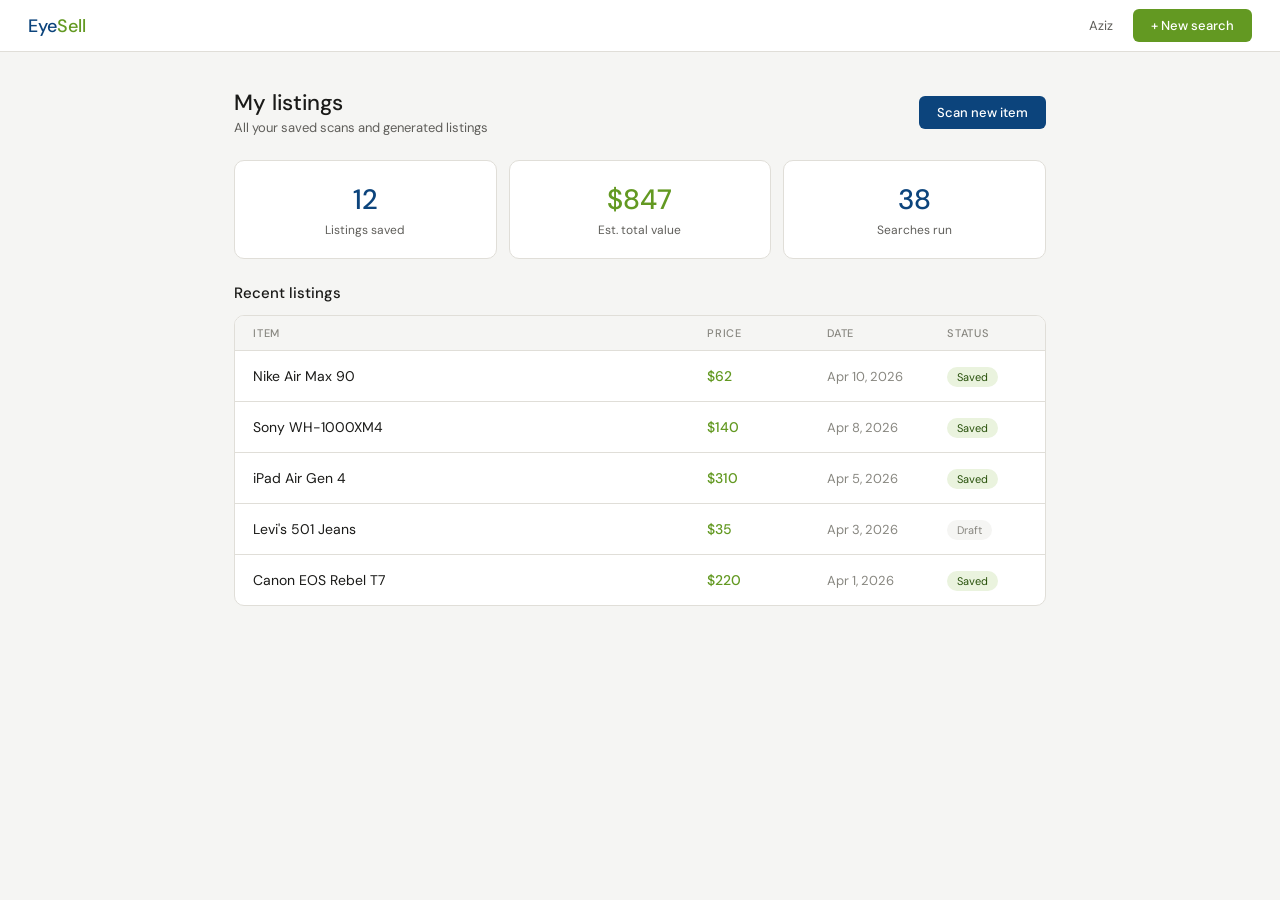
==== frontend/dashboard.html @ cb59eeb2 "Add frontend HTML/CSS pages" ====
<!DOCTYPE html>
<html lang="en">
<head>
  <meta charset="UTF-8">
  <meta name="viewport" content="width=device-width, initial-scale=1.0">
  <title>EyeSell — Dashboard</title>
  <link rel="stylesheet" href="shared.css">
  <style>
    .dash-body { max-width: 860px; margin: 0 auto; padding: 36px 24px; }

    .dash-header { display: flex; align-items: center; justify-content: space-between; margin-bottom: 24px; }
    .dash-title { font-size: 22px; font-weight: 500; color: var(--text); }
    .dash-sub { font-size: 13px; color: var(--text-muted); margin-top: 2px; }

    .stats { display: grid; grid-template-columns: repeat(3, minmax(0,1fr)); gap: 12px; margin-bottom: 24px; }
    .stat { background: var(--white); border: 0.5px solid var(--gray-border); border-radius: 10px; padding: 20px; text-align: center; }
    .stat-val { font-size: 28px; font-weight: 500; color: var(--blue-dark); margin-bottom: 4px; }
    .stat-val.green { color: var(--green); }
    .stat-label { font-size: 12px; color: var(--text-muted); }

    .section-title { font-size: 15px; font-weight: 500; color: var(--text); margin-bottom: 12px; }

    .table-wrap { background: var(--white); border: 0.5px solid var(--gray-border); border-radius: 10px; overflow: hidden; margin-bottom: 24px; }
    .table-head { display: grid; grid-template-columns: minmax(0,1fr) 120px 120px 80px; padding: 10px 18px; background: var(--gray-bg); border-bottom: 0.5px solid var(--gray-border); }
    .th { font-size: 11px; color: var(--gray-text); font-weight: 500; text-transform: uppercase; letter-spacing: .07em; }
    .table-row { display: grid; grid-template-columns: minmax(0,1fr) 120px 120px 80px; padding: 14px 18px; border-bottom: 0.5px solid var(--gray-border); align-items: center; }
    .table-row:last-child { border-bottom: none; }
    .table-row:hover { background: var(--gray-bg); }
    .td { font-size: 14px; color: var(--text); }
    .td-price { font-size: 14px; font-weight: 500; color: var(--green); }
    .td-date { font-size: 13px; color: var(--gray-text); }
    .td-action a { font-size: 12px; color: var(--blue-mid); }

    .status-badge { display: inline-block; font-size: 11px; padding: 3px 10px; border-radius: 20px; }
    .status-saved { background: var(--green-pale); color: var(--green-dark); }
    .status-draft { background: var(--gray-bg); color: var(--gray-text); }

    .empty-state { text-align: center; padding: 48px 24px; color: var(--text-muted); }
    .empty-title { font-size: 16px; font-weight: 500; color: var(--text); margin-bottom: 8px; }
    .empty-sub { font-size: 13px; color: var(--text-muted); margin-bottom: 20px; }
  </style>
</head>
<body>

  <nav class="nav">
    <a class="logo" href="index.html">Eye<span>Sell</span></a>
    <div class="nav-links">
      <span class="nav-link">Aziz</span>
      <a class="btn-green" href="upload.html">+ New search</a>
    </div>
  </nav>

  <div class="dash-body">
    <div class="dash-header">
      <div>
        <div class="dash-title">My listings</div>
        <div class="dash-sub">All your saved scans and generated listings</div>
      </div>
      <a class="btn-blue" href="upload.html">Scan new item</a>
    </div>

    <div class="stats">
      <div class="stat">
        <div class="stat-val">12</div>
        <div class="stat-label">Listings saved</div>
      </div>
      <div class="stat">
        <div class="stat-val green">$847</div>
        <div class="stat-label">Est. total value</div>
      </div>
      <div class="stat">
        <div class="stat-val">38</div>
        <div class="stat-label">Searches run</div>
      </div>
    </div>

    <div class="section-title">Recent listings</div>

    <div class="table-wrap">
      <div class="table-head">
        <div class="th">Item</div>
        <div class="th">Price</div>
        <div class="th">Date</div>
        <div class="th">Status</div>
      </div>
      <div class="table-row">
        <div class="td">Nike Air Max 90</div>
        <div class="td-price">$62</div>
        <div class="td-date">Apr 10, 2026</div>
        <div><span class="status-badge status-saved">Saved</span></div>
      </div>
      <div class="table-row">
        <div class="td">Sony WH-1000XM4</div>
        <div class="td-price">$140</div>
        <div class="td-date">Apr 8, 2026</div>
        <div><span class="status-badge status-saved">Saved</span></div>
      </div>
      <div class="table-row">
        <div class="td">iPad Air Gen 4</div>
        <div class="td-price">$310</div>
        <div class="td-date">Apr 5, 2026</div>
        <div><span class="status-badge status-saved">Saved</span></div>
      </div>
      <div class="table-row">
        <div class="td">Levi's 501 Jeans</div>
        <div class="td-price">$35</div>
        <div class="td-date">Apr 3, 2026</div>
        <div><span class="status-badge status-draft">Draft</span></div>
      </div>
      <div class="table-row">
        <div class="td">Canon EOS Rebel T7</div>
        <div class="td-price">$220</div>
        <div class="td-date">Apr 1, 2026</div>
        <div><span class="status-badge status-saved">Saved</span></div>
      </div>
    </div>

  </div>

</body>
</html>
---- frontend/shared.css ----
@import url('https://fonts.googleapis.com/css2?family=DM+Sans:ital,opsz,wght@0,9..40,400;0,9..40,500;1,9..40,400&family=DM+Mono&display=swap');

*, *::before, *::after { box-sizing: border-box; margin: 0; padding: 0; }

:root {
  --blue-dark:   #0C447C;
  --blue-mid:    #185FA5;
  --blue-light:  #378ADD;
  --blue-pale:   #E6F1FB;
  --green:       #639922;
  --green-dark:  #27500A;
  --green-pale:  #EAF3DE;
  --gray-bg:     #F5F5F3;
  --gray-border: #E0DED8;
  --gray-text:   #888780;
  --text:        #1A1A18;
  --text-muted:  #5F5E5A;
  --white:       #ffffff;
}

body {
  font-family: 'DM Sans', system-ui, sans-serif;
  color: var(--text);
  background: var(--gray-bg);
}

a { text-decoration: none; color: inherit; }

/* NAV */
.nav {
  height: 52px;
  background: var(--white);
  border-bottom: 0.5px solid var(--gray-border);
  padding: 0 28px;
  display: flex;
  align-items: center;
  justify-content: space-between;
}

.logo { font-size: 18px; font-weight: 500; color: var(--blue-dark); }
.logo span { color: var(--green); }

.nav-links { display: flex; align-items: center; gap: 20px; }
.nav-link   { font-size: 13px; color: var(--text-muted); }
.nav-login  { font-size: 13px; font-weight: 500; color: var(--blue-dark); }

/* BUTTONS */
.btn-blue {
  background: var(--blue-dark); color: var(--white);
  font-size: 13px; font-weight: 500;
  padding: 8px 18px; border-radius: 6px;
  border: none; cursor: pointer; font-family: inherit;
  display: inline-block;
}

.btn-green {
  background: var(--green); color: var(--white);
  font-size: 13px; font-weight: 500;
  padding: 8px 18px; border-radius: 6px;
  border: none; cursor: pointer; font-family: inherit;
  display: inline-block;
}

.btn-green:hover { background: var(--green-dark); }
.btn-blue:hover  { background: #0a3a6a; }

/* PILLS */
.pill-blue  { background: var(--blue-pale);  color: var(--blue-dark);  font-size: 12px; padding: 4px 12px; border-radius: 20px; }
.pill-green { background: var(--green-pale); color: var(--green-dark); font-size: 12px; padding: 4px 12px; border-radius: 20px; }

/* FORM ELEMENTS */
.field-input, .field-textarea {
  width: 100%;
  border: 0.5px solid var(--gray-border);
  border-radius: 6px;
  padding: 11px 14px;
  font-size: 13px;
  color: var(--text);
  background: var(--white);
  font-family: inherit;
  outline: none;
}

.field-textarea { resize: none; height: 100px; line-height: 1.6; }
.field-input:focus, .field-textarea:focus { border-color: var(--blue-light); }

/* PAGE BODY */
.page-body {
  max-width: 680px;
  margin: 0 auto;
  padding: 36px 24px;
}

.page-title { font-size: 24px; font-weight: 500; color: var(--text); margin-bottom: 6px; }
.page-sub   { font-size: 14px; color: var(--text-muted); line-height: 1.6; margin-bottom: 28px; }

.field       { margin-bottom: 14px; }
.field-label { font-size: 11px; color: var(--text-muted); margin-bottom: 6px; text-transform: uppercase; letter-spacing: .06em; }
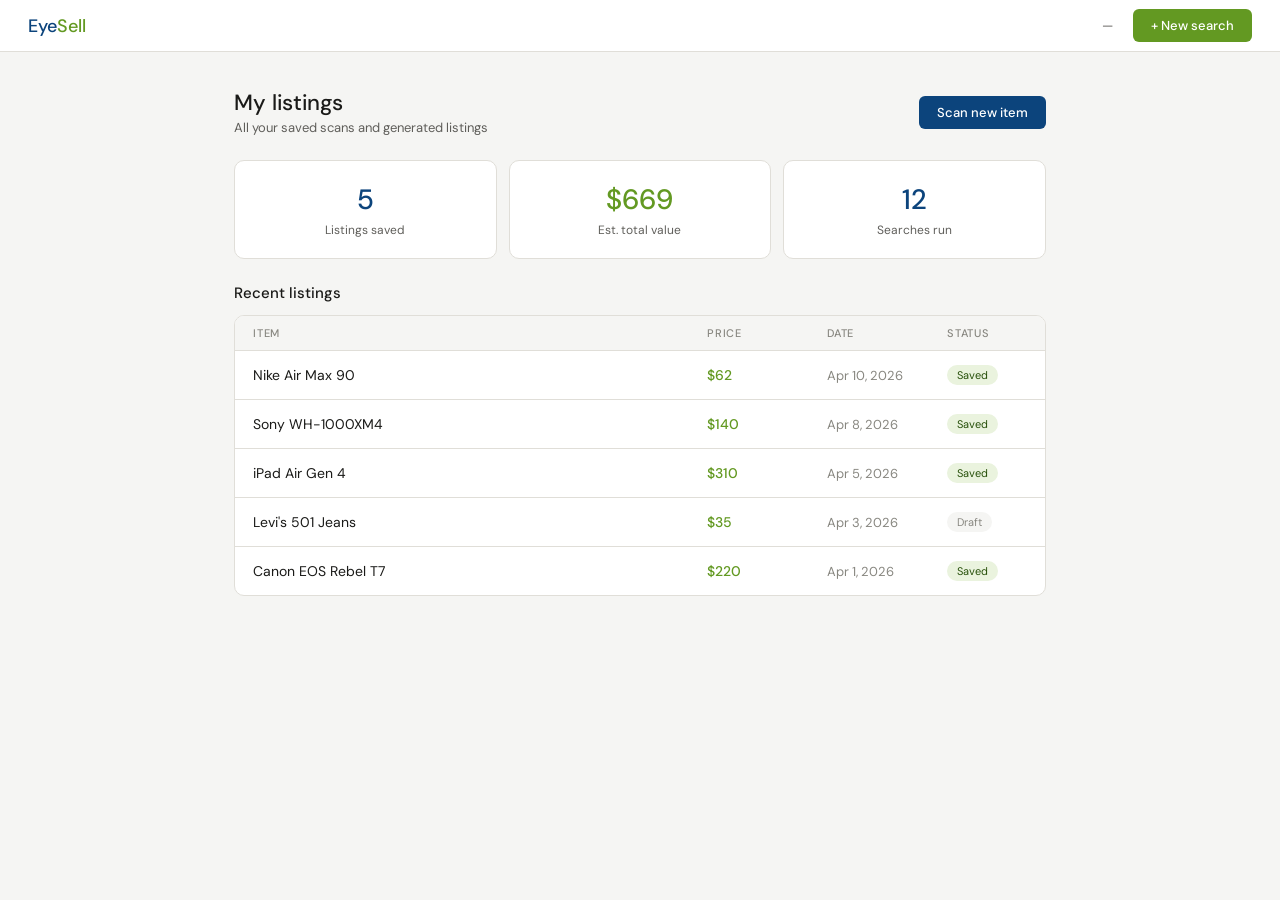
==== commit 4091c6a0: "Complete frontend with JS - all pages wired and tested" ====
--- a/frontend/dashboard.html
+++ b/frontend/dashboard.html
@@ -45,7 +45,7 @@
   <nav class="nav">
     <a class="logo" href="index.html">Eye<span>Sell</span></a>
     <div class="nav-links">
-      <span class="nav-link">Aziz</span>
+      <span class="nav-link" id="navUsername">—</span>
       <a class="btn-green" href="upload.html">+ New search</a>
     </div>
   </nav>
@@ -61,15 +61,15 @@
 
     <div class="stats">
       <div class="stat">
-        <div class="stat-val">12</div>
+        <div class="stat-val" id="statListings">—</div>
         <div class="stat-label">Listings saved</div>
       </div>
       <div class="stat">
-        <div class="stat-val green">$847</div>
+        <div class="stat-val green" id="statValue">—</div>
         <div class="stat-label">Est. total value</div>
       </div>
       <div class="stat">
-        <div class="stat-val">38</div>
+        <div class="stat-val" id="statSearches">—</div>
         <div class="stat-label">Searches run</div>
       </div>
     </div>
@@ -83,39 +83,14 @@
         <div class="th">Date</div>
         <div class="th">Status</div>
       </div>
-      <div class="table-row">
-        <div class="td">Nike Air Max 90</div>
-        <div class="td-price">$62</div>
-        <div class="td-date">Apr 10, 2026</div>
-        <div><span class="status-badge status-saved">Saved</span></div>
-      </div>
-      <div class="table-row">
-        <div class="td">Sony WH-1000XM4</div>
-        <div class="td-price">$140</div>
-        <div class="td-date">Apr 8, 2026</div>
-        <div><span class="status-badge status-saved">Saved</span></div>
-      </div>
-      <div class="table-row">
-        <div class="td">iPad Air Gen 4</div>
-        <div class="td-price">$310</div>
-        <div class="td-date">Apr 5, 2026</div>
-        <div><span class="status-badge status-saved">Saved</span></div>
-      </div>
-      <div class="table-row">
-        <div class="td">Levi's 501 Jeans</div>
-        <div class="td-price">$35</div>
-        <div class="td-date">Apr 3, 2026</div>
-        <div><span class="status-badge status-draft">Draft</span></div>
-      </div>
-      <div class="table-row">
-        <div class="td">Canon EOS Rebel T7</div>
-        <div class="td-price">$220</div>
-        <div class="td-date">Apr 1, 2026</div>
-        <div><span class="status-badge status-saved">Saved</span></div>
+      <div id="listingsBody" style="grid-column:1/-1;">
+        <div class="td" style="padding:24px 18px;text-align:center;color:var(--gray-text);">Loading...</div>
       </div>
     </div>
 
   </div>
 
+  <script src="api.js"></script>
+  <script src="dashboard.js"></script>
 </body>
 </html>
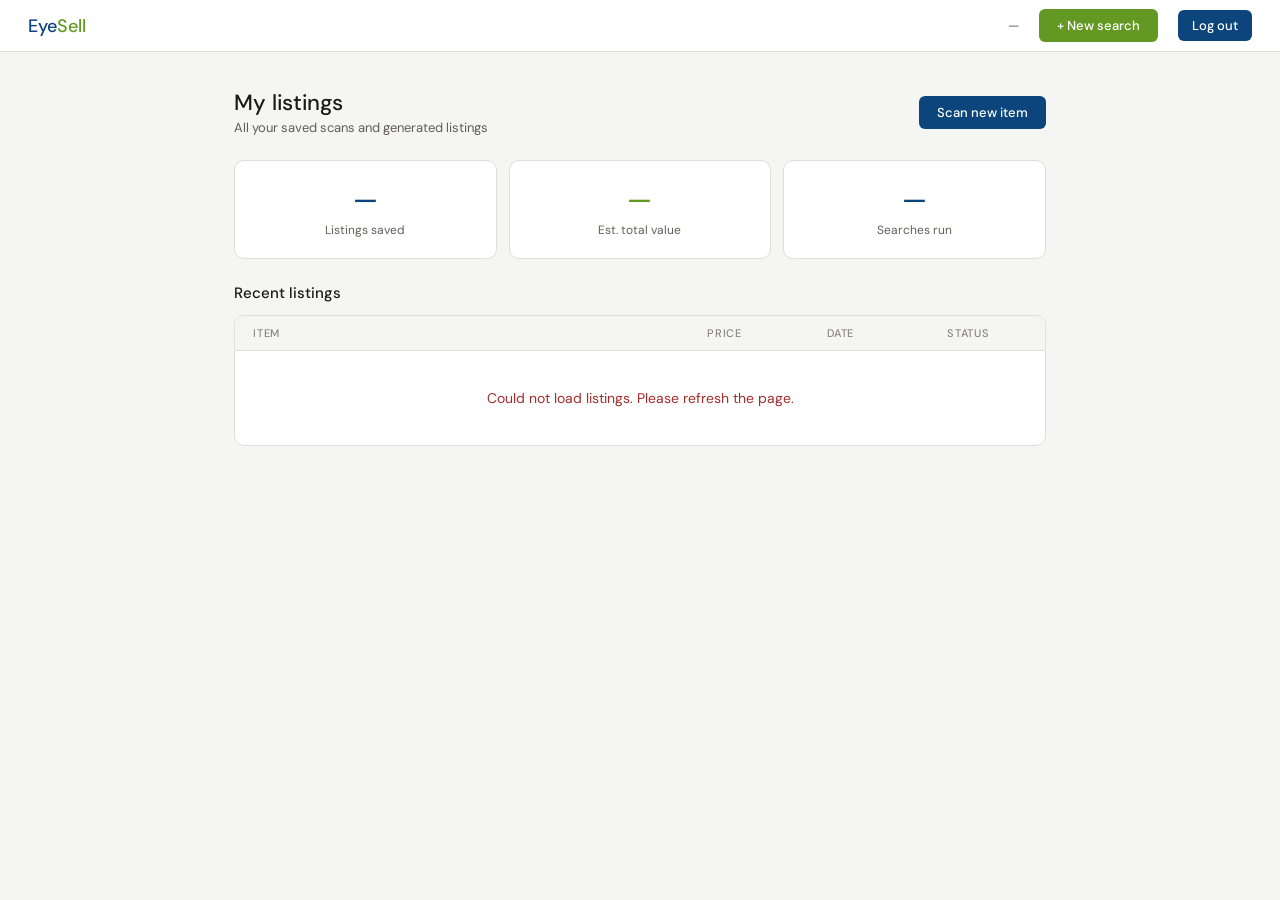
==== commit c215e318: "Wire frontend to backend" ====
--- a/frontend/dashboard.html
+++ b/frontend/dashboard.html
@@ -47,6 +47,7 @@
     <div class="nav-links">
       <span class="nav-link" id="navUsername">—</span>
       <a class="btn-green" href="upload.html">+ New search</a>
+      <button class="btn-blue" onclick="handleLogout()" style="font-size:13px;padding:7px 14px;">Log out</button>
     </div>
   </nav>
 
@@ -83,9 +84,7 @@
         <div class="th">Date</div>
         <div class="th">Status</div>
       </div>
-      <div id="listingsBody" style="grid-column:1/-1;">
-        <div class="td" style="padding:24px 18px;text-align:center;color:var(--gray-text);">Loading...</div>
-      </div>
+      <div id="listingsBody"></div>
     </div>
 
   </div>
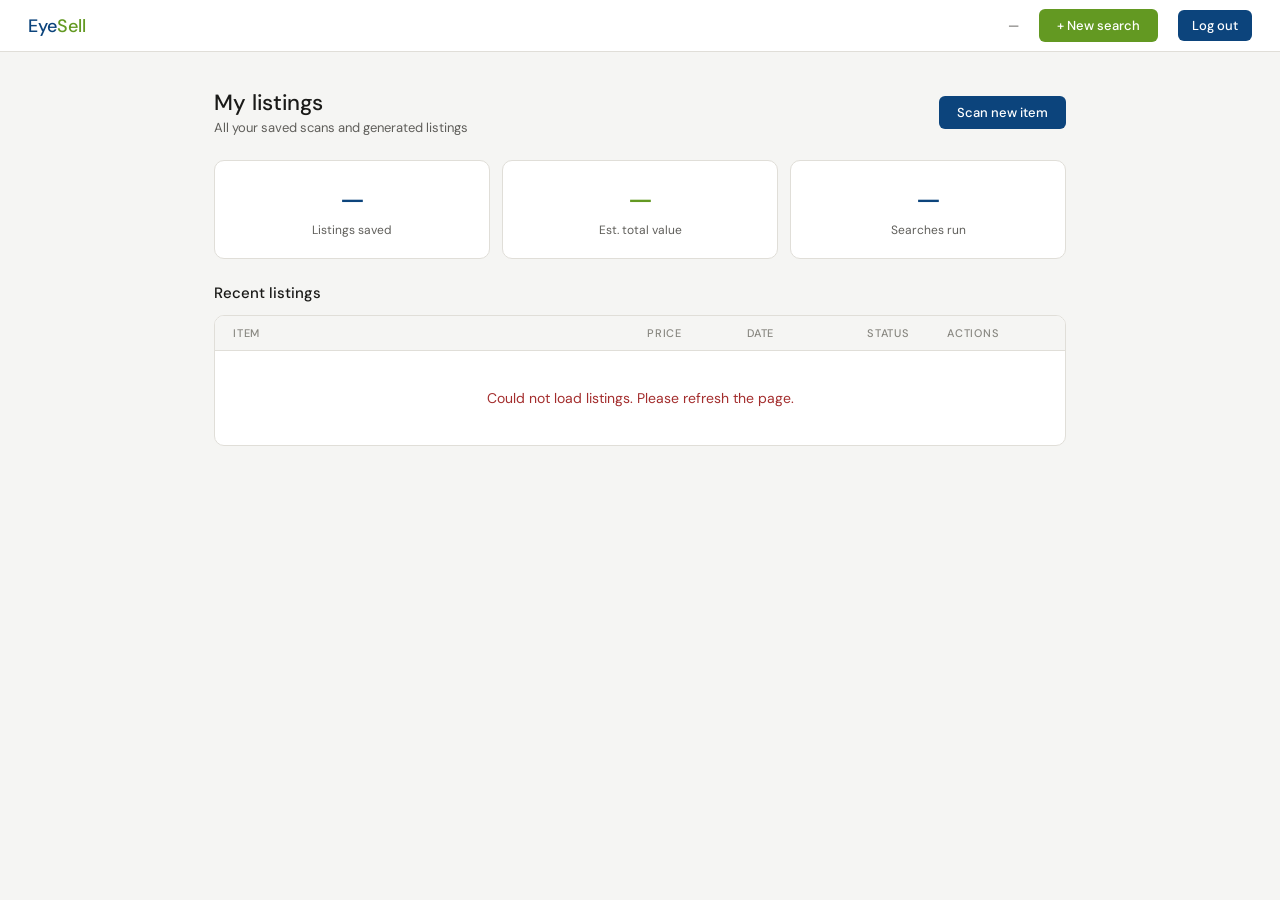
==== commit 5c022f44: "updated the frontend/dashboard.html,  frontend/dashboard.js, frontend/results.js, Backend/app.py" ====
--- a/frontend/dashboard.html
+++ b/frontend/dashboard.html
@@ -6,7 +6,7 @@
   <title>EyeSell — Dashboard</title>
   <link rel="stylesheet" href="shared.css">
   <style>
-    .dash-body { max-width: 860px; margin: 0 auto; padding: 36px 24px; }
+    .dash-body { max-width: 900px; margin: 0 auto; padding: 36px 24px; }
 
     .dash-header { display: flex; align-items: center; justify-content: space-between; margin-bottom: 24px; }
     .dash-title { font-size: 22px; font-weight: 500; color: var(--text); }
@@ -21,15 +21,14 @@
     .section-title { font-size: 15px; font-weight: 500; color: var(--text); margin-bottom: 12px; }
 
     .table-wrap { background: var(--white); border: 0.5px solid var(--gray-border); border-radius: 10px; overflow: hidden; margin-bottom: 24px; }
-    .table-head { display: grid; grid-template-columns: minmax(0,1fr) 120px 120px 80px; padding: 10px 18px; background: var(--gray-bg); border-bottom: 0.5px solid var(--gray-border); }
+    .table-head { display: grid; grid-template-columns: minmax(0,1fr) 100px 120px 80px 100px; padding: 10px 18px; background: var(--gray-bg); border-bottom: 0.5px solid var(--gray-border); }
     .th { font-size: 11px; color: var(--gray-text); font-weight: 500; text-transform: uppercase; letter-spacing: .07em; }
-    .table-row { display: grid; grid-template-columns: minmax(0,1fr) 120px 120px 80px; padding: 14px 18px; border-bottom: 0.5px solid var(--gray-border); align-items: center; }
+    .table-row { display: grid; grid-template-columns: minmax(0,1fr) 100px 120px 80px 100px; padding: 14px 18px; border-bottom: 0.5px solid var(--gray-border); align-items: center; }
     .table-row:last-child { border-bottom: none; }
     .table-row:hover { background: var(--gray-bg); }
     .td { font-size: 14px; color: var(--text); }
     .td-price { font-size: 14px; font-weight: 500; color: var(--green); }
     .td-date { font-size: 13px; color: var(--gray-text); }
-    .td-action a { font-size: 12px; color: var(--blue-mid); }
 
     .status-badge { display: inline-block; font-size: 11px; padding: 3px 10px; border-radius: 20px; }
     .status-saved { background: var(--green-pale); color: var(--green-dark); }
@@ -83,13 +82,14 @@
         <div class="th">Price</div>
         <div class="th">Date</div>
         <div class="th">Status</div>
+        <div class="th">Actions</div>
       </div>
       <div id="listingsBody"></div>
     </div>
 
   </div>
 
-  <script src="api.js"></script>
-  <script src="dashboard.js"></script>
+  <script src="api.js?v=2"></script>
+  <script src="dashboard.js?v=3"></script>
 </body>
 </html>
